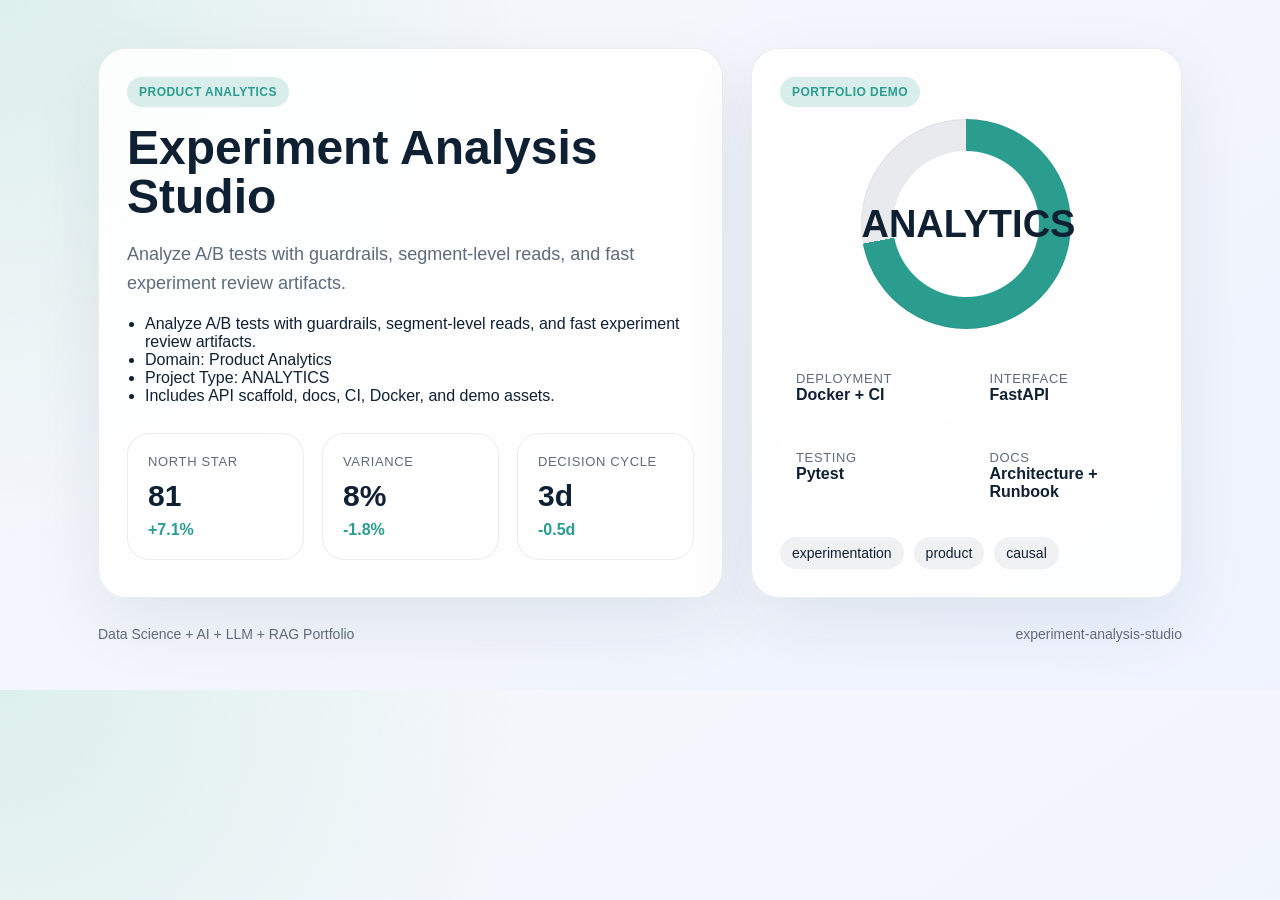
==== demo/index.html @ 61cc90d4 "Publish production-ready portfolio project" ====
<!doctype html>
        <html lang="en">
        <head>
          <meta charset="utf-8">
          <meta name="viewport" content="width=device-width, initial-scale=1">
          <title>Experiment Analysis Studio</title>
          <style>
            :root {
              --accent: #2a9d8f;
              --ink: #102033;
              --muted: #5f6b7a;
              --card: rgba(255,255,255,0.88);
              --bg-1: #f7f8fb;
              --bg-2: #eef3ff;
            }
            * { box-sizing: border-box; }
            body {
              margin: 0;
              font-family: "Avenir Next", "Segoe UI", sans-serif;
              color: var(--ink);
              background:
                radial-gradient(circle at top left, color-mix(in srgb, var(--accent) 16%, white), transparent 38%),
                linear-gradient(145deg, var(--bg-1), var(--bg-2));
            }
            main {
              max-width: 1180px;
              margin: 0 auto;
              padding: 48px;
            }
            .hero {
              display: grid;
              grid-template-columns: 1.45fr 1fr;
              gap: 28px;
              align-items: stretch;
            }
            .panel {
              background: var(--card);
              border: 1px solid rgba(16, 32, 51, 0.08);
              border-radius: 28px;
              padding: 28px;
              box-shadow: 0 24px 70px rgba(16, 32, 51, 0.08);
            }
            .eyebrow {
              display: inline-flex;
              padding: 8px 12px;
              border-radius: 999px;
              background: color-mix(in srgb, var(--accent) 18%, white);
              color: var(--accent);
              font-weight: 700;
              letter-spacing: 0.04em;
              text-transform: uppercase;
              font-size: 12px;
            }
            h1 {
              font-size: 48px;
              line-height: 1.03;
              margin: 16px 0 18px;
            }
            p {
              color: var(--muted);
              font-size: 18px;
              line-height: 1.6;
              margin: 0 0 18px;
            }
            ul {
              margin: 18px 0 0;
              padding-left: 18px;
              color: var(--ink);
            }
            .cards {
              display: grid;
              grid-template-columns: repeat(3, 1fr);
              gap: 18px;
              margin-top: 28px;
            }
            .card {
              background: white;
              border-radius: 22px;
              padding: 20px;
              border: 1px solid rgba(16, 32, 51, 0.08);
            }
            .card span, .meta span {
              display: block;
              color: var(--muted);
              font-size: 13px;
              text-transform: uppercase;
              letter-spacing: 0.05em;
            }
            .card strong {
              display: block;
              font-size: 30px;
              margin: 10px 0 8px;
            }
            .card em {
              color: var(--accent);
              font-style: normal;
              font-weight: 700;
            }
            .visual {
              min-height: 100%;
              display: flex;
              flex-direction: column;
              justify-content: space-between;
            }
            .ring {
              width: 210px;
              height: 210px;
              margin: 12px auto 26px;
              border-radius: 50%;
              background:
                radial-gradient(circle closest-side, white 69%, transparent 70%),
                conic-gradient(var(--accent) 0 72%, rgba(16, 32, 51, 0.09) 72% 100%);
              display: grid;
              place-items: center;
              box-shadow: inset 0 0 0 1px rgba(16, 32, 51, 0.05);
            }
            .ring strong {
              font-size: 38px;
            }
            .meta {
              display: grid;
              grid-template-columns: repeat(2, 1fr);
              gap: 14px;
            }
            .meta article {
              background: white;
              border-radius: 18px;
              padding: 16px;
            }
            .tag-list {
              display: flex;
              flex-wrap: wrap;
              gap: 10px;
              list-style: none;
              padding: 0;
              margin: 20px 0 0;
            }
            .tag-list li {
              padding: 8px 12px;
              border-radius: 999px;
              background: rgba(16, 32, 51, 0.06);
              font-size: 14px;
            }
            .footer {
              margin-top: 28px;
              display: flex;
              justify-content: space-between;
              color: var(--muted);
              font-size: 14px;
            }
          </style>
        </head>
        <body>
          <main>
            <section class="hero">
              <div class="panel">
                <span class="eyebrow">Product Analytics</span>
                <h1>Experiment Analysis Studio</h1>
                <p>Analyze A/B tests with guardrails, segment-level reads, and fast experiment review artifacts.</p>
                <ul>
                  <li>Analyze A/B tests with guardrails, segment-level reads, and fast experiment review artifacts.</li><li>Domain: Product Analytics</li><li>Project Type: ANALYTICS</li><li>Includes API scaffold, docs, CI, Docker, and demo assets.</li>
                </ul>
                <div class="cards">
                  <article class='card'><span>North Star</span><strong>81</strong><em>+7.1%</em></article>
<article class='card'><span>Variance</span><strong>8%</strong><em>-1.8%</em></article>
<article class='card'><span>Decision Cycle</span><strong>3d</strong><em>-0.5d</em></article>
                </div>
              </div>
              <div class="panel visual">
                <div>
                  <span class="eyebrow">Portfolio Demo</span>
                  <div class="ring"><strong>ANALYTICS</strong></div>
                </div>
                <div class="meta">
                  <article><span>Deployment</span><strong>Docker + CI</strong></article>
                  <article><span>Interface</span><strong>FastAPI</strong></article>
                  <article><span>Testing</span><strong>Pytest</strong></article>
                  <article><span>Docs</span><strong>Architecture + Runbook</strong></article>
                </div>
                <ul class="tag-list"><li>experimentation</li><li>product</li><li>causal</li></ul>
              </div>
            </section>
            <div class="footer">
              <span>Data Science + AI + LLM + RAG Portfolio</span>
              <span>experiment-analysis-studio</span>
            </div>
          </main>
        </body>
        </html>
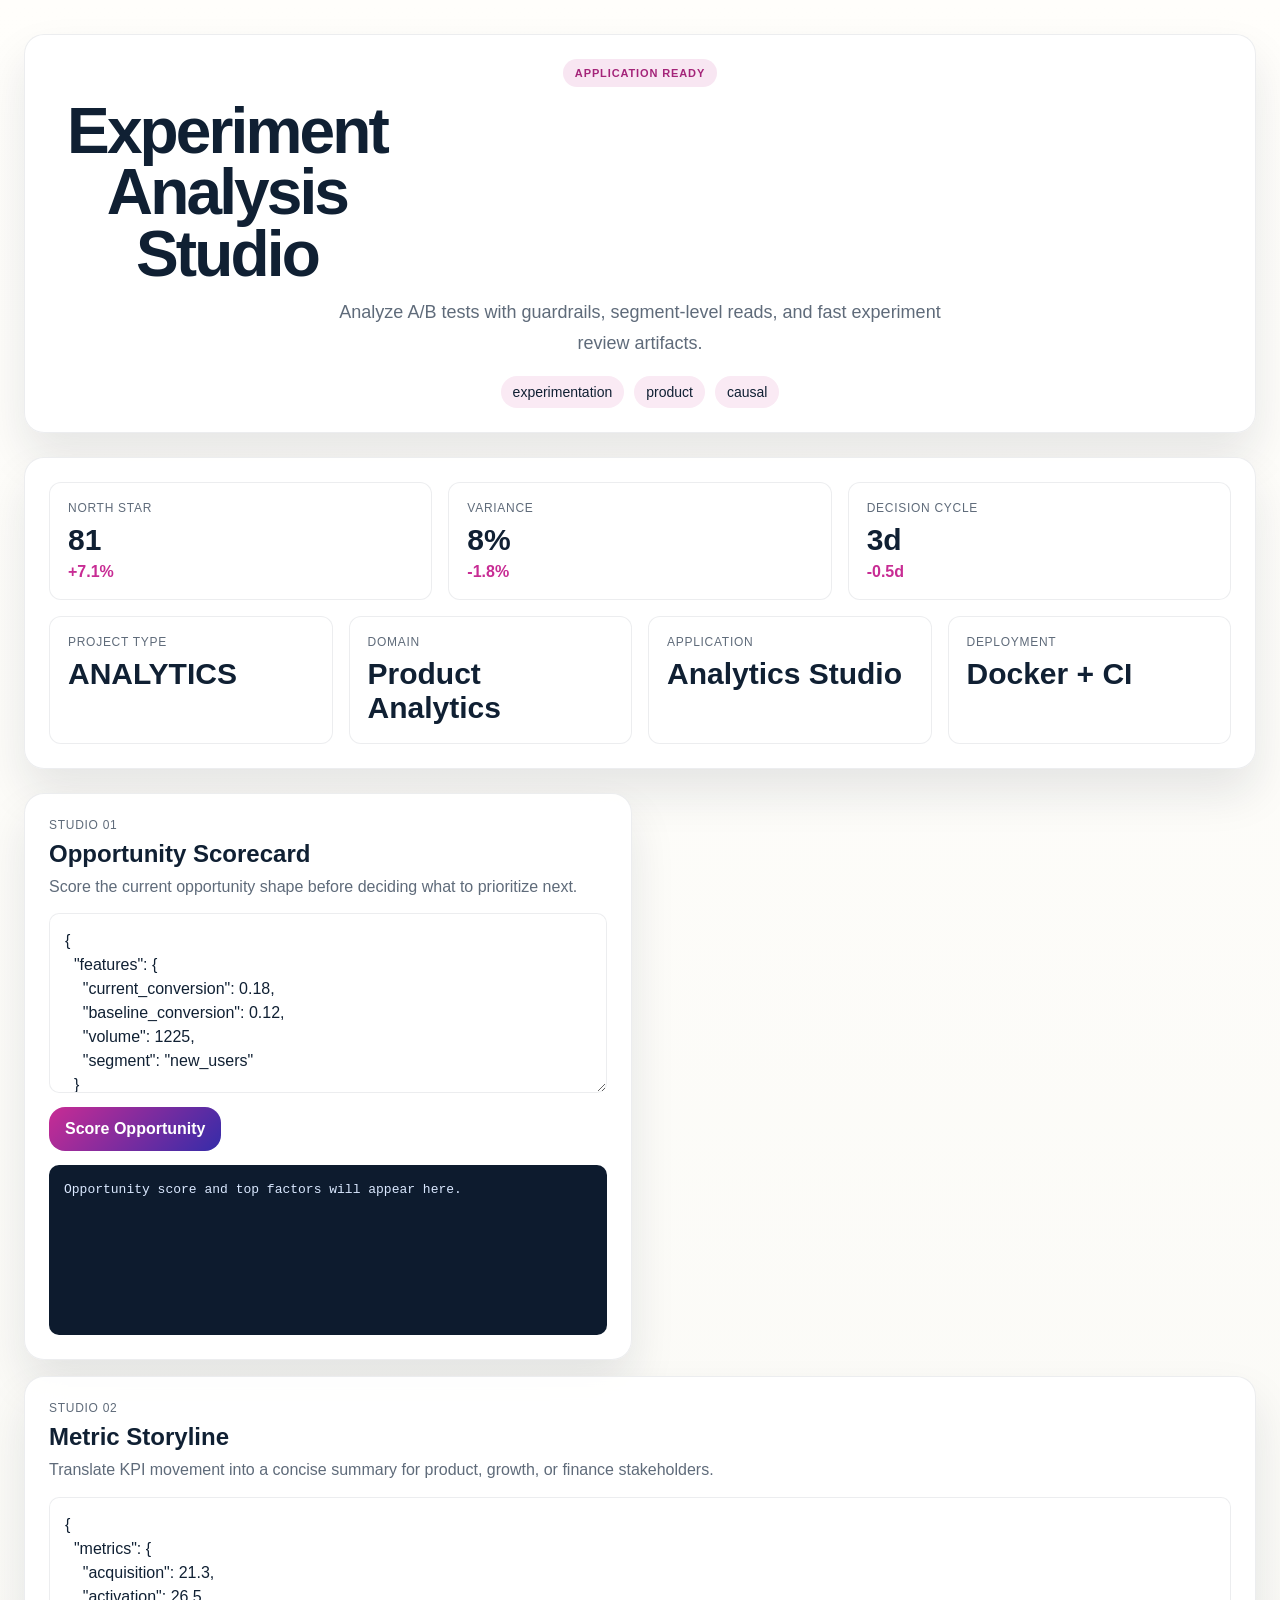
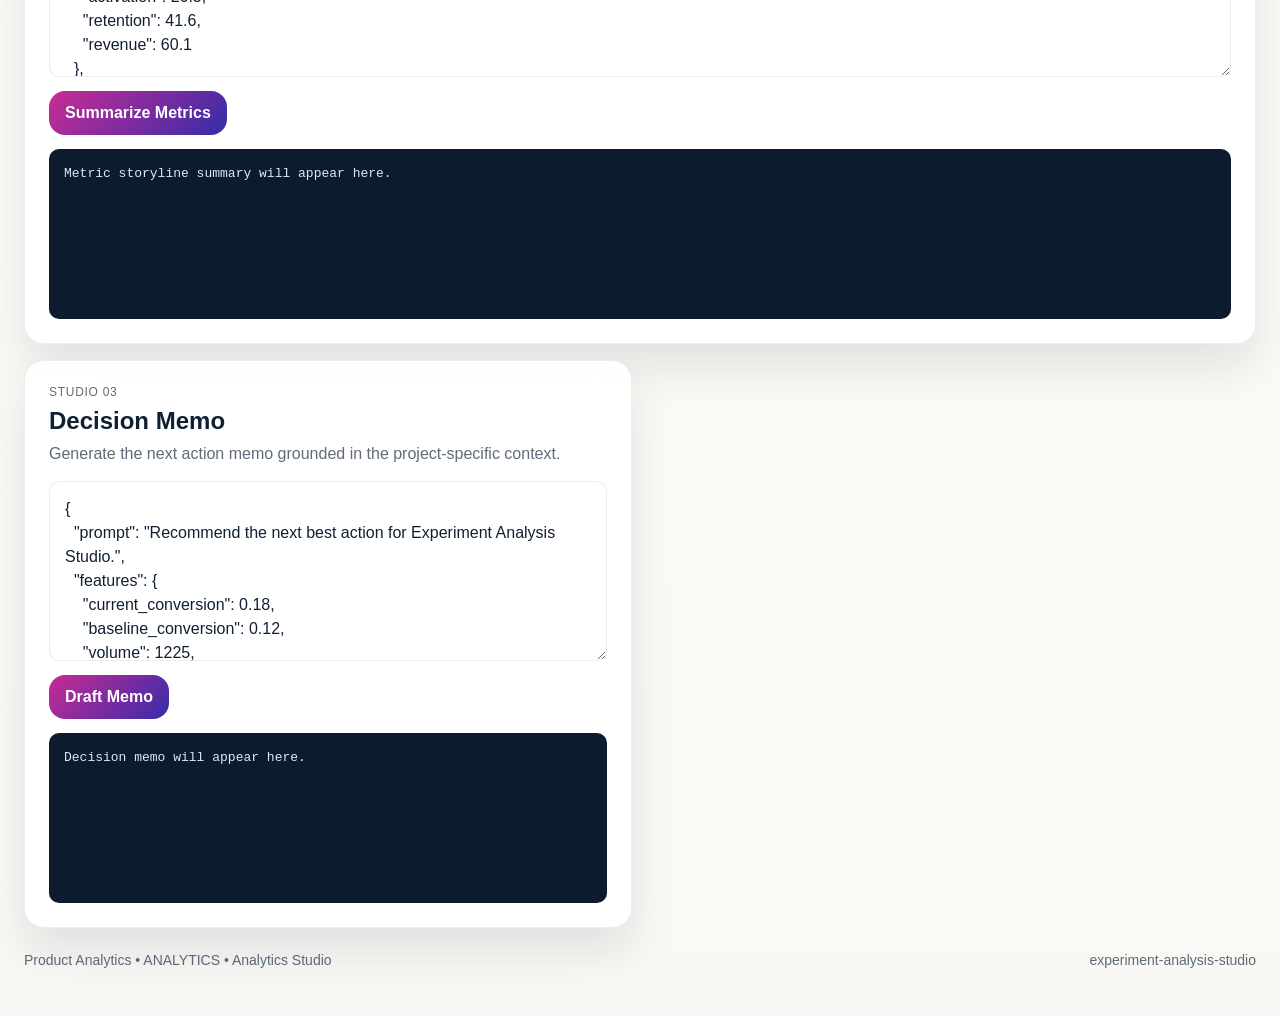
==== commit 8238ebfb: "Publish production-ready portfolio project" ====
--- a/demo/index.html
+++ b/demo/index.html
@@ -5,186 +5,108 @@
           <meta charset="utf-8">
           <meta name="viewport" content="width=device-width, initial-scale=1">
           <title>Experiment Analysis Studio</title>
-          <style>
-            :root {
-              --accent: #2a9d8f;
-              --ink: #102033;
-              --muted: #5f6b7a;
-              --card: rgba(255,255,255,0.88);
-              --bg-1: #f7f8fb;
-              --bg-2: #eef3ff;
-            }
-            * { box-sizing: border-box; }
-            body {
-              margin: 0;
-              font-family: "Avenir Next", "Segoe UI", sans-serif;
-              color: var(--ink);
-              background:
-                radial-gradient(circle at top left, color-mix(in srgb, var(--accent) 16%, white), transparent 38%),
-                linear-gradient(145deg, var(--bg-1), var(--bg-2));
-            }
-            main {
-              max-width: 1180px;
-              margin: 0 auto;
-              padding: 48px;
-            }
-            .hero {
-              display: grid;
-              grid-template-columns: 1.45fr 1fr;
-              gap: 28px;
-              align-items: stretch;
-            }
-            .panel {
-              background: var(--card);
-              border: 1px solid rgba(16, 32, 51, 0.08);
-              border-radius: 28px;
-              padding: 28px;
-              box-shadow: 0 24px 70px rgba(16, 32, 51, 0.08);
-            }
-            .eyebrow {
-              display: inline-flex;
-              padding: 8px 12px;
-              border-radius: 999px;
-              background: color-mix(in srgb, var(--accent) 18%, white);
-              color: var(--accent);
-              font-weight: 700;
-              letter-spacing: 0.04em;
-              text-transform: uppercase;
-              font-size: 12px;
-            }
-            h1 {
-              font-size: 48px;
-              line-height: 1.03;
-              margin: 16px 0 18px;
-            }
-            p {
-              color: var(--muted);
-              font-size: 18px;
-              line-height: 1.6;
-              margin: 0 0 18px;
-            }
-            ul {
-              margin: 18px 0 0;
-              padding-left: 18px;
-              color: var(--ink);
-            }
-            .cards {
-              display: grid;
-              grid-template-columns: repeat(3, 1fr);
-              gap: 18px;
-              margin-top: 28px;
-            }
-            .card {
-              background: white;
-              border-radius: 22px;
-              padding: 20px;
-              border: 1px solid rgba(16, 32, 51, 0.08);
-            }
-            .card span, .meta span {
-              display: block;
-              color: var(--muted);
-              font-size: 13px;
-              text-transform: uppercase;
-              letter-spacing: 0.05em;
-            }
-            .card strong {
-              display: block;
-              font-size: 30px;
-              margin: 10px 0 8px;
-            }
-            .card em {
-              color: var(--accent);
-              font-style: normal;
-              font-weight: 700;
-            }
-            .visual {
-              min-height: 100%;
-              display: flex;
-              flex-direction: column;
-              justify-content: space-between;
-            }
-            .ring {
-              width: 210px;
-              height: 210px;
-              margin: 12px auto 26px;
-              border-radius: 50%;
-              background:
-                radial-gradient(circle closest-side, white 69%, transparent 70%),
-                conic-gradient(var(--accent) 0 72%, rgba(16, 32, 51, 0.09) 72% 100%);
-              display: grid;
-              place-items: center;
-              box-shadow: inset 0 0 0 1px rgba(16, 32, 51, 0.05);
-            }
-            .ring strong {
-              font-size: 38px;
-            }
-            .meta {
-              display: grid;
-              grid-template-columns: repeat(2, 1fr);
-              gap: 14px;
-            }
-            .meta article {
-              background: white;
-              border-radius: 18px;
-              padding: 16px;
-            }
-            .tag-list {
-              display: flex;
-              flex-wrap: wrap;
-              gap: 10px;
-              list-style: none;
-              padding: 0;
-              margin: 20px 0 0;
-            }
-            .tag-list li {
-              padding: 8px 12px;
-              border-radius: 999px;
-              background: rgba(16, 32, 51, 0.06);
-              font-size: 14px;
-            }
-            .footer {
-              margin-top: 28px;
-              display: flex;
-              justify-content: space-between;
-              color: var(--muted);
-              font-size: 14px;
-            }
-          </style>
+          <link rel="stylesheet" href="./styles.css">
         </head>
-        <body>
-          <main>
+        <body class="surface-paper">
+          <div class="page layout-folio eyebrow-soft headline-compact modules-3 hero-align-split">
             <section class="hero">
-              <div class="panel">
-                <span class="eyebrow">Product Analytics</span>
-                <h1>Experiment Analysis Studio</h1>
-                <p>Analyze A/B tests with guardrails, segment-level reads, and fast experiment review artifacts.</p>
-                <ul>
-                  <li>Analyze A/B tests with guardrails, segment-level reads, and fast experiment review artifacts.</li><li>Domain: Product Analytics</li><li>Project Type: ANALYTICS</li><li>Includes API scaffold, docs, CI, Docker, and demo assets.</li>
+              <div class="panel hero-copy">
+                <span class="eyebrow" data-health>Analytics Studio</span>
+                <h1 id="project-title">Experiment Analysis Studio</h1>
+                <p id="project-summary" class="lead">Analyze A/B tests with guardrails, segment-level reads, and fast experiment review artifacts.</p>
+                <ul id="project-tags" class="tag-list">
+                  <li>experimentation</li><li>product</li><li>causal</li>
                 </ul>
-                <div class="cards">
+              </div>
+              <div class="panel hero-side">
+                <div class="metric-grid">
                   <article class='card'><span>North Star</span><strong>81</strong><em>+7.1%</em></article>
 <article class='card'><span>Variance</span><strong>8%</strong><em>-1.8%</em></article>
 <article class='card'><span>Decision Cycle</span><strong>3d</strong><em>-0.5d</em></article>
                 </div>
-              </div>
-              <div class="panel visual">
-                <div>
-                  <span class="eyebrow">Portfolio Demo</span>
-                  <div class="ring"><strong>ANALYTICS</strong></div>
+                <div class="mini-grid">
+                  <article class='mini-card'><span>Project Type</span><strong>ANALYTICS</strong></article><article class='mini-card'><span>Domain</span><strong>Product Analytics</strong></article><article class='mini-card'><span>Application</span><strong>Analytics Studio</strong></article><article class='mini-card'><span>Deployment</span><strong>Docker + CI</strong></article>
                 </div>
-                <div class="meta">
-                  <article><span>Deployment</span><strong>Docker + CI</strong></article>
-                  <article><span>Interface</span><strong>FastAPI</strong></article>
-                  <article><span>Testing</span><strong>Pytest</strong></article>
-                  <article><span>Docs</span><strong>Architecture + Runbook</strong></article>
-                </div>
-                <ul class="tag-list"><li>experimentation</li><li>product</li><li>causal</li></ul>
               </div>
             </section>
-            <div class="footer">
-              <span>Data Science + AI + LLM + RAG Portfolio</span>
+            <section class="app-grid">
+              <article class="panel module js-module span-normal">
+          <div class="module-header">
+            <span>Studio 01</span>
+            <h2>Opportunity Scorecard</h2>
+            <p>Score the current opportunity shape before deciding what to prioritize next.</p>
+          </div>
+          <textarea class="js-input">{
+  &quot;features&quot;: {
+    &quot;current_conversion&quot;: 0.18,
+    &quot;baseline_conversion&quot;: 0.12,
+    &quot;volume&quot;: 1225,
+    &quot;segment&quot;: &quot;new_users&quot;
+  }
+}</textarea>
+          <div class="button-row">
+            <button class="js-run" data-endpoint="/score" data-input-mode="json">Score Opportunity</button>
+          </div>
+          <pre class="js-output">Opportunity score and top factors will appear here.</pre>
+        </article>
+<article class="panel module js-module span-wide">
+          <div class="module-header">
+            <span>Studio 02</span>
+            <h2>Metric Storyline</h2>
+            <p>Translate KPI movement into a concise summary for product, growth, or finance stakeholders.</p>
+          </div>
+          <textarea class="js-input">{
+  &quot;metrics&quot;: {
+    &quot;acquisition&quot;: 21.3,
+    &quot;activation&quot;: 26.5,
+    &quot;retention&quot;: 41.6,
+    &quot;revenue&quot;: 60.1
+  },
+  &quot;baseline&quot;: {
+    &quot;acquisition&quot;: 19.6,
+    &quot;activation&quot;: 24.38,
+    &quot;retention&quot;: 38.27,
+    &quot;revenue&quot;: 55.29
+  }
+}</textarea>
+          <div class="button-row">
+            <button class="js-run" data-endpoint="/analyze" data-input-mode="json">Summarize Metrics</button>
+          </div>
+          <pre class="js-output">Metric storyline summary will appear here.</pre>
+        </article>
+<article class="panel module js-module span-normal">
+          <div class="module-header">
+            <span>Studio 03</span>
+            <h2>Decision Memo</h2>
+            <p>Generate the next action memo grounded in the project-specific context.</p>
+          </div>
+          <textarea class="js-input">{
+  &quot;prompt&quot;: &quot;Recommend the next best action for Experiment Analysis Studio.&quot;,
+  &quot;features&quot;: {
+    &quot;current_conversion&quot;: 0.18,
+    &quot;baseline_conversion&quot;: 0.12,
+    &quot;volume&quot;: 1225,
+    &quot;segment&quot;: &quot;new_users&quot;
+  },
+  &quot;metrics&quot;: {
+    &quot;acquisition&quot;: 21.3,
+    &quot;activation&quot;: 26.5,
+    &quot;retention&quot;: 41.6,
+    &quot;revenue&quot;: 60.1
+  }
+}</textarea>
+          <div class="button-row">
+            <button class="js-run" data-endpoint="/recommend" data-input-mode="json">Draft Memo</button>
+          </div>
+          <pre class="js-output">Decision memo will appear here.</pre>
+        </article>
+            </section>
+            <footer class="footer">
+              <span>Product Analytics • ANALYTICS • Analytics Studio</span>
               <span>experiment-analysis-studio</span>
-            </div>
-          </main>
+            </footer>
+          </div>
+          <script id="bootstrap-data" type="application/json">{"project": {"slug": "experiment-analysis-studio", "title": "Experiment Analysis Studio", "project_type": "analytics", "domain": "Product Analytics", "summary": "Analyze A/B tests with guardrails, segment-level reads, and fast experiment review artifacts.", "tags": ["experimentation", "product", "causal"]}, "app_archetype": "studio", "ui_profile": {"layout": "folio", "surface": "paper", "font_stack": "\"IBM Plex Sans\", \"Segoe UI\", sans-serif", "radius": 20, "shadow": 46, "eyebrow_style": "soft", "module_columns": 3, "hero_align": "split", "headline_mode": "compact"}, "app_modules": [{"label": "Studio 01", "title": "Opportunity Scorecard", "description": "Score the current opportunity shape before deciding what to prioritize next.", "endpoint": "/score", "input_mode": "json", "cta": "Score Opportunity", "prefill": "{\n  \"features\": {\n    \"current_conversion\": 0.18,\n    \"baseline_conversion\": 0.12,\n    \"volume\": 1225,\n    \"segment\": \"new_users\"\n  }\n}", "hint": "Opportunity score and top factors will appear here.", "span": "normal"}, {"label": "Studio 02", "title": "Metric Storyline", "description": "Translate KPI movement into a concise summary for product, growth, or finance stakeholders.", "endpoint": "/analyze", "input_mode": "json", "cta": "Summarize Metrics", "prefill": "{\n  \"metrics\": {\n    \"acquisition\": 21.3,\n    \"activation\": 26.5,\n    \"retention\": 41.6,\n    \"revenue\": 60.1\n  },\n  \"baseline\": {\n    \"acquisition\": 19.6,\n    \"activation\": 24.38,\n    \"retention\": 38.27,\n    \"revenue\": 55.29\n  }\n}", "hint": "Metric storyline summary will appear here.", "span": "wide"}, {"label": "Studio 03", "title": "Decision Memo", "description": "Generate the next action memo grounded in the project-specific context.", "endpoint": "/recommend", "input_mode": "json", "cta": "Draft Memo", "prefill": "{\n  \"prompt\": \"Recommend the next best action for Experiment Analysis Studio.\",\n  \"features\": {\n    \"current_conversion\": 0.18,\n    \"baseline_conversion\": 0.12,\n    \"volume\": 1225,\n    \"segment\": \"new_users\"\n  },\n  \"metrics\": {\n    \"acquisition\": 21.3,\n    \"activation\": 26.5,\n    \"retention\": 41.6,\n    \"revenue\": 60.1\n  }\n}", "hint": "Decision memo will appear here.", "span": "normal"}], "sample_features": {"current_conversion": 0.18, "baseline_conversion": 0.12, "volume": 1225, "segment": "new_users"}, "sample_metrics": {"acquisition": 21.3, "activation": 26.5, "retention": 41.6, "revenue": 60.1}, "knowledge_base": ["Experiment Analysis Studio is positioned as a Product Analytics starter that emphasizes fast iteration, clear documentation, and production-friendly interfaces.", "The primary value proposition is: Analyze A/B tests with guardrails, segment-level reads, and fast experiment review artifacts.", "Recommended operating model: ship a small API, add observability, validate outputs with stakeholder review, and monitor the top business KPI every week.", "Typical stakeholders include analytics, operations, product, and leadership teams working on experimentation, product, causal."], "dashboard_metrics": [{"label": "North Star", "value": "81", "delta": "+7.1%"}, {"label": "Variance", "value": "8%", "delta": "-1.8%"}, {"label": "Decision Cycle", "value": "3d", "delta": "-0.5d"}]}</script>
+          <script src="./app.js"></script>
         </body>
         </html>
--- a/demo/styles.css
+++ b/demo/styles.css
@@ -0,0 +1,348 @@
+
+:root {
+  --accent: #c82c94;
+  --accent-2: #352ca9;
+  --accent-soft: color-mix(in srgb, var(--accent) 18%, white);
+  --radius: 20px;
+  --shadow-size: 46px;
+  --font-stack: "IBM Plex Sans", "Segoe UI", sans-serif;
+  --bg: #f4f7fb;
+  --card: rgba(255, 255, 255, 0.86);
+  --line: rgba(16, 32, 51, 0.08);
+  --ink: #102033;
+  --muted: #5f6b7a;
+  --output-bg: #0d1b2e;
+  --output-ink: #dae8ff;
+}
+* { box-sizing: border-box; }
+html, body { margin: 0; min-height: 100%; }
+body {
+  font-family: var(--font-stack);
+  color: var(--ink);
+  background: linear-gradient(145deg, #f8fbff, var(--bg));
+}
+body.surface-mist {
+  --bg: #eef4fb;
+  background:
+    radial-gradient(circle at top left, color-mix(in srgb, var(--accent) 18%, white), transparent 34%),
+    linear-gradient(145deg, #fbfdff, var(--bg));
+}
+body.surface-aurora {
+  --bg: #edf1ff;
+  background:
+    radial-gradient(circle at 0% 0%, color-mix(in srgb, var(--accent) 22%, white), transparent 38%),
+    radial-gradient(circle at 100% 100%, color-mix(in srgb, var(--accent-2) 20%, white), transparent 28%),
+    linear-gradient(135deg, #f7f8ff, var(--bg));
+}
+body.surface-sand {
+  --bg: #f5efe8;
+  --card: rgba(255, 251, 246, 0.9);
+  background:
+    linear-gradient(135deg, rgba(255,255,255,0.82), rgba(245, 239, 232, 0.98)),
+    radial-gradient(circle at top right, color-mix(in srgb, var(--accent) 16%, white), transparent 32%);
+}
+body.surface-slate {
+  --bg: #ecf0f7;
+  --card: rgba(248, 250, 255, 0.88);
+  background:
+    linear-gradient(160deg, #f7f9fc, var(--bg)),
+    radial-gradient(circle at bottom left, color-mix(in srgb, var(--accent-2) 16%, white), transparent 34%);
+}
+body.surface-paper {
+  --bg: #f8f8f4;
+  --card: rgba(255,255,255,0.93);
+  background:
+    linear-gradient(180deg, #fffefb, var(--bg));
+}
+body.surface-ink {
+  --bg: #0f1726;
+  --card: rgba(15, 23, 38, 0.88);
+  --line: rgba(226, 238, 255, 0.1);
+  --ink: #f5f8ff;
+  --muted: #b4c0cf;
+  --output-bg: rgba(255,255,255,0.06);
+  --output-ink: #f5f8ff;
+  background:
+    radial-gradient(circle at top left, color-mix(in srgb, var(--accent) 28%, transparent), transparent 42%),
+    linear-gradient(145deg, #09111d, var(--bg));
+}
+.page {
+  max-width: 1360px;
+  margin: 0 auto;
+  padding: 34px 24px 48px;
+  display: grid;
+  gap: 24px;
+}
+.panel {
+  background: var(--card);
+  border: 1px solid var(--line);
+  border-radius: var(--radius);
+  box-shadow: 0 24px var(--shadow-size) rgba(16, 32, 51, 0.1);
+  backdrop-filter: blur(18px);
+}
+.hero {
+  display: grid;
+  gap: 24px;
+}
+.hero-copy,
+.hero-side,
+.module {
+  padding: 24px;
+}
+.eyebrow {
+  display: inline-flex;
+  align-items: center;
+  gap: 8px;
+  padding: 8px 12px;
+  border-radius: 999px;
+  background: var(--accent-soft);
+  color: var(--accent);
+  text-transform: uppercase;
+  letter-spacing: 0.08em;
+  font-size: 11px;
+  font-weight: 800;
+}
+.page.eyebrow-outline .eyebrow {
+  background: transparent;
+  border: 1px solid color-mix(in srgb, var(--accent) 40%, white);
+}
+.page.eyebrow-soft .eyebrow {
+  background: color-mix(in srgb, var(--accent) 12%, white);
+  color: color-mix(in srgb, var(--accent) 82%, black);
+}
+h1 {
+  margin: 14px 0 12px;
+  font-size: clamp(2.2rem, 5vw, 4.4rem);
+  line-height: 0.96;
+  letter-spacing: -0.045em;
+}
+.page.headline-compact h1 { max-width: 10ch; }
+.page.headline-tall h1 { line-height: 1.03; font-size: clamp(2.4rem, 5vw, 4.8rem); }
+.lead {
+  margin: 0;
+  font-size: 18px;
+  line-height: 1.68;
+  color: var(--muted);
+  max-width: 62ch;
+}
+.tag-list {
+  list-style: none;
+  display: flex;
+  flex-wrap: wrap;
+  gap: 10px;
+  margin: 18px 0 0;
+  padding: 0;
+}
+.tag-list li {
+  padding: 8px 12px;
+  border-radius: 999px;
+  background: color-mix(in srgb, var(--accent) 10%, white);
+  color: var(--ink);
+  font-size: 14px;
+}
+.hero-side {
+  display: grid;
+  gap: 16px;
+}
+.metric-grid,
+.mini-grid,
+.app-grid {
+  display: grid;
+  gap: 16px;
+}
+.card,
+.mini-card {
+  background: color-mix(in srgb, var(--card) 92%, white);
+  border: 1px solid var(--line);
+  border-radius: calc(var(--radius) - 8px);
+  padding: 18px;
+}
+.card span,
+.mini-card span,
+.module-header span {
+  display: block;
+  color: var(--muted);
+  text-transform: uppercase;
+  letter-spacing: 0.06em;
+  font-size: 12px;
+}
+.card strong,
+.mini-card strong {
+  display: block;
+  margin-top: 8px;
+  font-size: 30px;
+}
+.card em {
+  display: inline-block;
+  margin-top: 6px;
+  font-style: normal;
+  color: var(--accent);
+  font-weight: 700;
+}
+.module {
+  display: grid;
+  gap: 14px;
+}
+.module-header h2 {
+  margin: 8px 0 6px;
+  font-size: 24px;
+}
+.module-header p {
+  margin: 0;
+  color: var(--muted);
+  line-height: 1.6;
+}
+textarea,
+button {
+  font: inherit;
+}
+textarea {
+  width: 100%;
+  min-height: 180px;
+  resize: vertical;
+  border: 1px solid var(--line);
+  border-radius: calc(var(--radius) - 10px);
+  padding: 15px;
+  background: rgba(255,255,255,0.82);
+  color: var(--ink);
+  line-height: 1.5;
+}
+body.surface-ink textarea {
+  background: rgba(255,255,255,0.05);
+}
+.module-input-text {
+  min-height: 110px;
+}
+.button-row {
+  display: flex;
+  flex-wrap: wrap;
+  gap: 10px;
+}
+button {
+  border: 0;
+  border-radius: 16px;
+  background: linear-gradient(135deg, var(--accent), var(--accent-2));
+  color: white;
+  padding: 13px 16px;
+  font-weight: 700;
+  cursor: pointer;
+}
+pre {
+  margin: 0;
+  white-space: pre-wrap;
+  word-break: break-word;
+  background: var(--output-bg);
+  color: var(--output-ink);
+  border-radius: calc(var(--radius) - 10px);
+  padding: 15px;
+  min-height: 170px;
+  line-height: 1.58;
+  font-size: 13px;
+  overflow: auto;
+}
+.footer {
+  display: flex;
+  justify-content: space-between;
+  color: var(--muted);
+  font-size: 14px;
+}
+.page.layout-horizon .hero {
+  grid-template-columns: 1.45fr 1fr;
+  align-items: stretch;
+}
+.page.layout-horizon.modules-2 .app-grid,
+.page.layout-horizon.modules-3 .app-grid {
+  grid-template-columns: repeat(3, minmax(0, 1fr));
+}
+.page.layout-rail .hero {
+  grid-template-columns: 0.92fr 1.08fr;
+}
+.page.layout-rail .hero-copy {
+  padding-top: 34px;
+}
+.page.layout-rail .app-grid {
+  grid-template-columns: repeat(2, minmax(0, 1fr));
+}
+.page.layout-folio .hero {
+  grid-template-columns: 1fr;
+}
+.page.layout-folio .hero-copy {
+  text-align: center;
+}
+.page.layout-folio .lead {
+  margin-inline: auto;
+}
+.page.layout-folio .tag-list {
+  justify-content: center;
+}
+.page.layout-folio .metric-grid {
+  grid-template-columns: repeat(3, minmax(0, 1fr));
+}
+.page.layout-folio .mini-grid {
+  grid-template-columns: repeat(4, minmax(0, 1fr));
+}
+.page.layout-folio .app-grid {
+  grid-template-columns: repeat(2, minmax(0, 1fr));
+}
+.page.layout-board .hero {
+  grid-template-columns: 1fr;
+}
+.page.layout-board .hero-side {
+  grid-template-columns: 1.2fr 0.8fr;
+  align-items: start;
+}
+.page.layout-board .metric-grid {
+  grid-template-columns: repeat(3, minmax(0, 1fr));
+}
+.page.layout-board .app-grid {
+  grid-template-columns: repeat(4, minmax(0, 1fr));
+}
+.page.layout-stack .hero {
+  grid-template-columns: 1fr;
+}
+.page.layout-stack .hero-side {
+  grid-template-columns: repeat(2, minmax(0, 1fr));
+}
+.page.layout-stack .app-grid {
+  grid-template-columns: repeat(3, minmax(0, 1fr));
+}
+.page.layout-console .hero {
+  grid-template-columns: 1.1fr 0.9fr;
+}
+.page.layout-console .panel,
+.page.layout-console .card,
+.page.layout-console .mini-card {
+  border-radius: 18px;
+}
+.page.modules-2 .app-grid {
+  grid-template-columns: repeat(2, minmax(0, 1fr));
+}
+.module.span-wide {
+  grid-column: span 2;
+}
+.hero-align-center .hero-copy {
+  text-align: center;
+}
+.hero-align-center .lead,
+.hero-align-center .tag-list {
+  margin-inline: auto;
+  justify-content: center;
+}
+@media (max-width: 1120px) {
+  .page.layout-horizon .hero,
+  .page.layout-rail .hero,
+  .page.layout-console .hero,
+  .page.layout-board .hero-side,
+  .page.layout-folio .mini-grid,
+  .page.layout-stack .hero-side,
+  .page.modules-2 .app-grid,
+  .page.layout-board .app-grid,
+  .page.layout-stack .app-grid,
+  .page.layout-horizon.modules-3 .app-grid,
+  .page.layout-folio .app-grid {
+    grid-template-columns: 1fr;
+  }
+  .module.span-wide {
+    grid-column: auto;
+  }
+}
